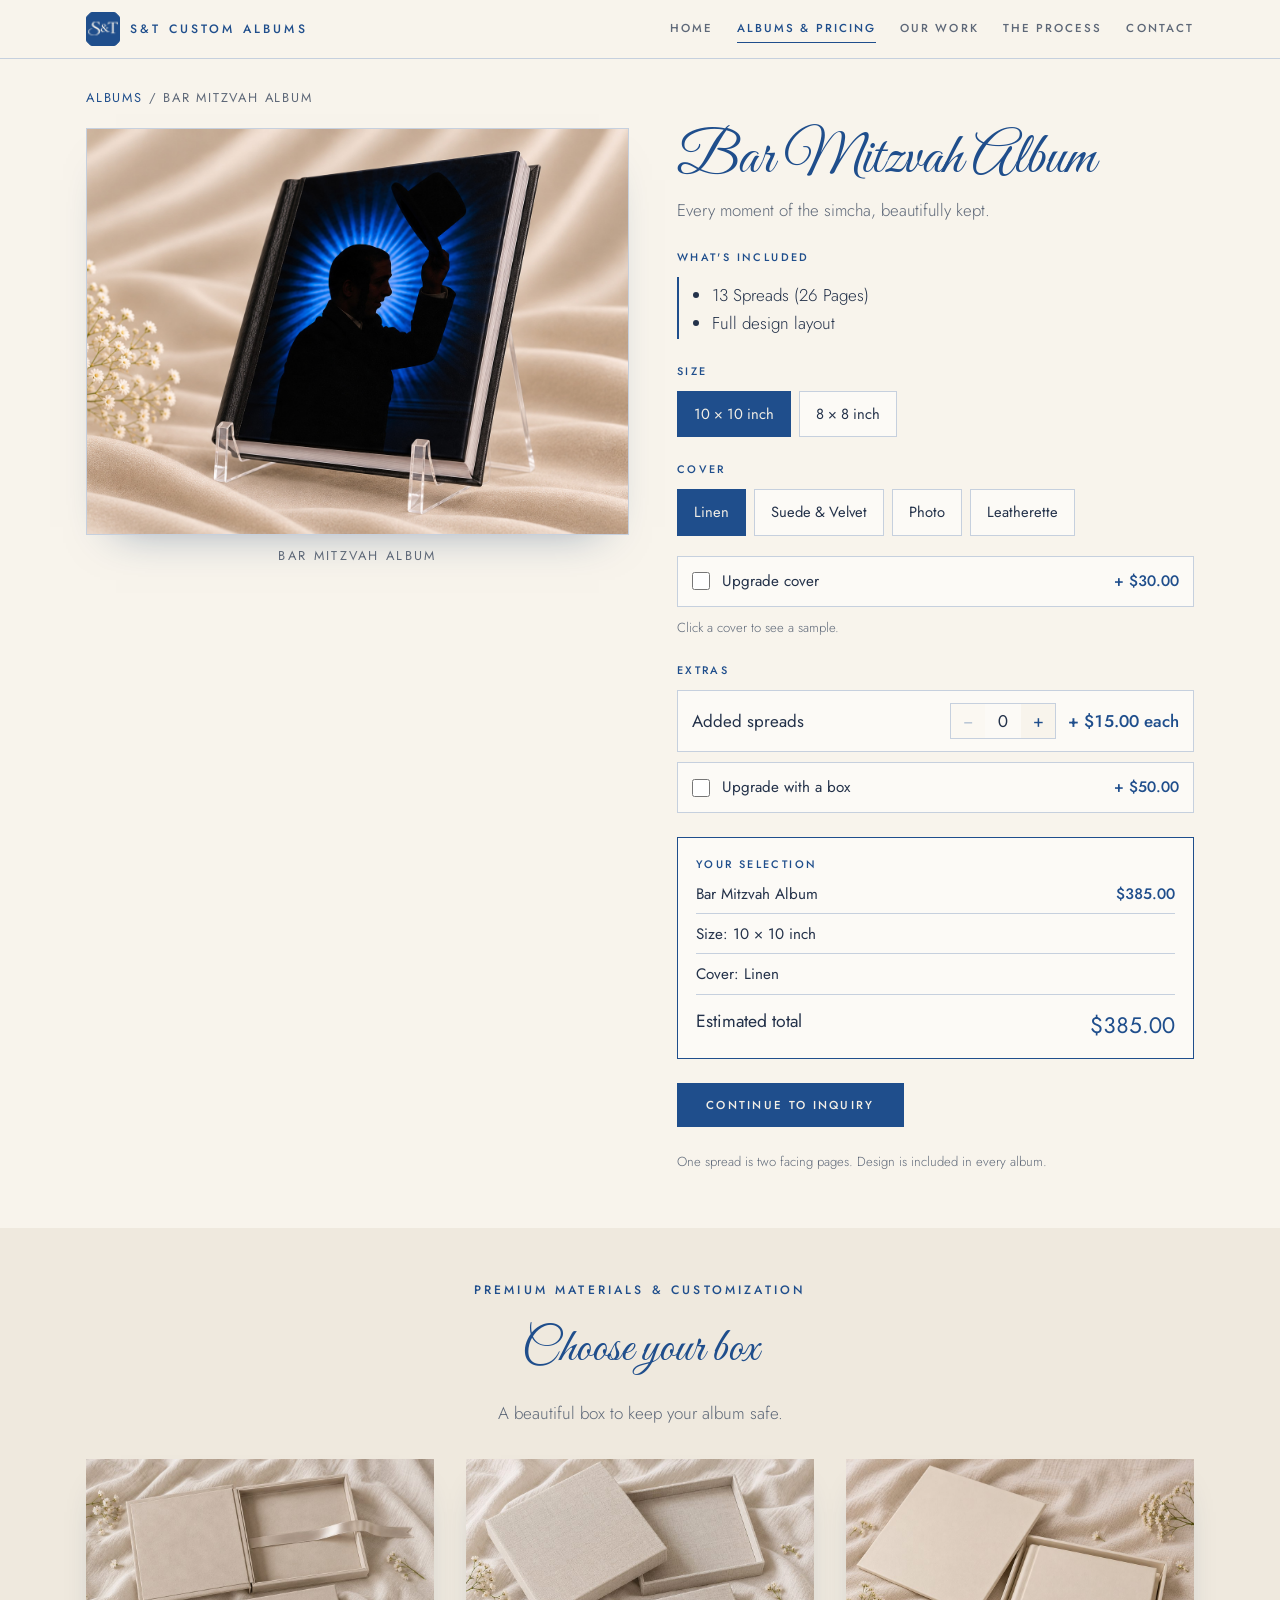
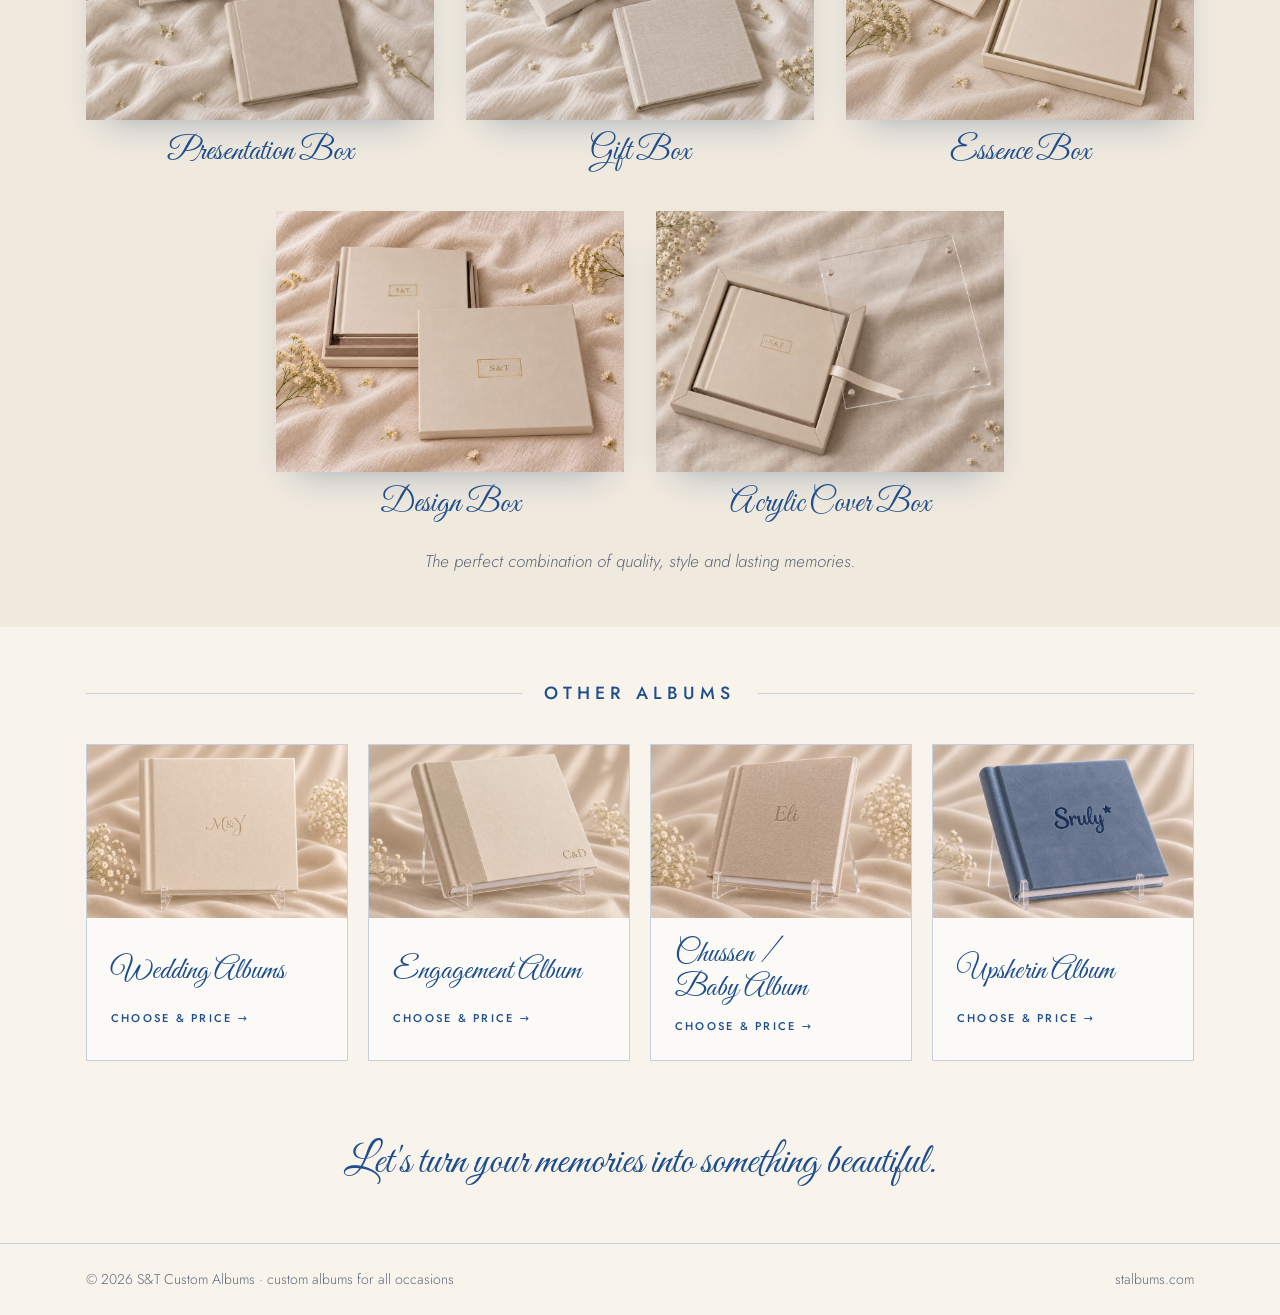
==== bar-mitzvah.html @ 43dfe242 "New album photos; restore lost design fixes and Choose your album button" ====
<!doctype html>
<html lang="en">
<head>
<meta charset="utf-8">
<meta name="viewport" content="width=device-width, initial-scale=1, viewport-fit=cover">
<meta name="claude:viewport-fit-sides" content="cover">
<title>Bar Mitzvah Album · S&amp;T Custom Albums</title>
<meta name="description" content="S&amp;T Custom Albums: custom photo albums for weddings, chussen, bar mitzvahs, upsherins, engagements and more.">
<link rel="icon" href="favicon.ico" sizes="any">
<link rel="icon" type="image/png" sizes="32x32" href="images/favicon-32.png">
<link rel="apple-touch-icon" href="images/apple-touch-icon.png">
<meta name="theme-color" content="#1f4e8c">
<link rel="preconnect" href="https://fonts.googleapis.com">
<link rel="stylesheet" href="https://fonts.googleapis.com/css2?family=Great+Vibes&family=Jost:wght@300;400;500&display=swap">
<link rel="stylesheet" href="styles.css?v=202611242300">
</head>
<body>
<nav class="top">
  <div class="wrap">
    <a class="mark" href="index.html" aria-label="S&amp;T Custom Albums home"><img src="images/favicon-32.png" alt="" width="34" height="34"><span class="caps">S&amp;T Custom Albums</span></a>
    <div class="links"><a href="index.html">Home</a><a href="packages.html" aria-current="page">Albums &amp; Pricing</a><a href="gallery.html">Our Work</a><a href="process.html">The Process</a><a href="contact.html">Contact</a></div>
  </div>
</nav>
<main>
<div class="wrap"><p class="crumb"><a href="packages.html">Albums</a> / <span data-a="name">Bar Mitzvah Album</span></p></div>
<div class="wrap" data-builder="bar-mitzvah"></div>
<section class="band" id="materials">
  <div class="wrap">
    <div class="mat-head"><span class="caps">Premium Materials &amp; Customization</span><h2 data-k="boxesTitle"></h2><p data-k="boxesIntro"></p></div>
    <div class="boxes" data-boxes></div>
    <p class="mat-foot" data-k="boxesFooter"></p>
  </div>
</section>
<section>
  <div class="wrap"><div class="head"><h2>Other albums</h2></div><div class="others" data-cards data-exclude="bar-mitzvah"></div></div>
</section>
<div class="closing"><p class="script" data-k="closing"></p></div>
</main>
<footer>
  <div class="wrap"><span>© 2026 S&amp;T Custom Albums · custom albums for all occasions</span><span>stalbums.com</span></div>
</footer>
<script src="content.js?v=202611242300"></script>
<script src="site.js?v=202611242300"></script>
</body>
</html>
---- styles.css ----
/* S&T Custom Albums. Ivory paper, navy type, script titles, clean sans for everything else. */
:root{
  --ivory:#f8f4ec; --ivory-2:#efe9de; --card:#fcfaf6; --navy:#1f4e8c; --navy-deep:#183d6e;
  --ink:#24324a; --muted:#5e6878; --rule:#c6d0de; --on-navy:#f3efe6;
  --script:"Great Vibes", "Allura", cursive;
  --sans:"Jost", "Futura", "Century Gothic", system-ui, -apple-system, "Segoe UI", sans-serif;
  color-scheme:light;
}
*{box-sizing:border-box}
[hidden]{display:none!important}
html,body{margin:0}
body{background:var(--ivory);color:var(--ink);font-family:var(--sans);font-weight:400;font-size:17px;line-height:1.65;min-height:100vh;display:flex;flex-direction:column}
main{flex:1}
img{max-width:100%}
.wrap{max-width:1140px;margin:0 auto;padding-left:max(16px,env(safe-area-inset-left,0px));padding-right:max(16px,env(safe-area-inset-right,0px))}
h1,h2,h3{margin:0;font-weight:400;text-wrap:balance}
p{margin:0}
.script{font-family:var(--script);color:var(--navy);line-height:1.1;font-weight:400}
.caps{font-family:var(--sans);text-transform:uppercase;letter-spacing:.26em;font-size:.76rem;font-weight:500;color:var(--navy)}
:focus-visible{outline:2px solid var(--navy);outline-offset:3px}

/* nav */
nav.top{position:sticky;top:env(safe-area-inset-top,0px);z-index:5;background:rgba(248,244,236,.96);backdrop-filter:blur(8px);border-bottom:1px solid var(--rule)}
body::before{content:"";position:fixed;inset:0 0 auto;height:env(safe-area-inset-top,0px);z-index:10;background:var(--ivory)}
nav.top .wrap{display:flex;align-items:center;justify-content:space-between;gap:10px 20px;padding-block:12px;flex-wrap:wrap}
.mark{display:flex;align-items:center;gap:10px;text-decoration:none}
.mark img{height:34px;width:34px;display:block;border-radius:6px}
.links{display:flex;gap:4px 24px;flex-wrap:wrap}
.links a{text-decoration:none;color:var(--muted);text-transform:uppercase;letter-spacing:.18em;font-size:.72rem;font-weight:500;padding-block:4px;border-bottom:1px solid transparent}
.links a:hover,.links a:focus-visible{color:var(--navy)}
.links a[aria-current="page"]{color:var(--navy);border-bottom-color:var(--navy)}
@media (max-width:640px){nav.top .wrap{justify-content:center}.links{justify-content:center;gap:4px 16px}.links a{font-size:.66rem;letter-spacing:.12em}}

.btn{display:inline-block;background:var(--navy);color:var(--on-navy);padding:13px 28px;text-decoration:none;text-transform:uppercase;letter-spacing:.2em;font-size:.72rem;font-weight:500;border:1px solid var(--navy);cursor:pointer;font-family:var(--sans)}
.btn:hover{background:var(--navy-deep)}
.btn.ghost{background:transparent;color:var(--navy)}
.btn.ghost:hover{background:rgba(31,78,140,.06)}
.cta-row{display:flex;flex-wrap:wrap;gap:12px}
.center{justify-content:center}

.page-head{padding-block:52px 4px;text-align:center;display:grid;gap:8px;justify-items:center}
.page-head .script{font-size:clamp(2.8rem,7vw,4rem)}
.page-head p{color:var(--muted);max-width:34em;font-weight:300}
.head{display:flex;align-items:center;gap:22px;margin-bottom:36px}
.head::before,.head::after{content:"";flex:1;height:1px;background:var(--rule)}
.head h2{text-transform:uppercase;letter-spacing:.3em;font-size:clamp(.9rem,2.2vw,1.1rem);color:var(--navy);font-weight:500;text-align:center}
section{padding-block:52px}
.band{background:var(--ivory-2)}
.crumb{font-size:.8rem;letter-spacing:.14em;text-transform:uppercase;color:var(--muted);padding-top:28px}
.crumb a{color:var(--navy);text-decoration:none}

/* home */
.hero{padding-block:36px 40px}
.frame{border:1px solid var(--navy);outline:1px solid var(--rule);outline-offset:6px;display:grid;grid-template-columns:1fr 1.05fr;align-items:stretch;background:var(--card);overflow:hidden}
@media (max-width:880px){.frame{grid-template-columns:1fr}}
.hero-copy{padding:52px 40px;display:grid;gap:22px;justify-items:center;align-content:center;text-align:center;min-width:0}
.logo{width:100%;max-width:440px;height:auto}
.divider{display:flex;align-items:center;gap:14px;width:min(320px,100%);color:var(--navy)}
.divider::before,.divider::after{content:"";flex:1;height:1px;background:var(--navy);opacity:.6}
.tagline{line-height:2;max-width:26em}
.occasions{text-transform:uppercase;letter-spacing:.2em;font-size:.7rem;color:var(--muted);display:flex;flex-wrap:wrap;justify-content:center;gap:6px 14px}
.occasions span+span::before{content:"/";margin-right:14px;color:var(--rule)}
.more{font-size:2rem}
.hero-img{min-height:340px;position:relative}
.hero-img img{position:absolute;inset:0;width:100%;height:100%;object-fit:cover}
.doors{display:grid;grid-template-columns:repeat(3,1fr);gap:24px}
@media (max-width:820px){.doors{grid-template-columns:1fr}}
.door{display:grid;gap:10px;align-content:start;text-decoration:none;color:inherit;background:var(--card);border:1px solid var(--rule);padding-bottom:22px}
.door:hover{border-color:var(--navy)}
.door .ph{aspect-ratio:2.4/1;max-width:100%;overflow:hidden}
.door .ph img{width:100%;height:100%;object-fit:cover;display:block}
.door h3{font-family:var(--script);font-size:2.2rem;color:var(--navy);padding-inline:22px}
.door p{color:var(--muted);padding-inline:22px;font-weight:300}
.go{padding-inline:22px;text-transform:uppercase;letter-spacing:.2em;font-size:.7rem;font-weight:500;color:var(--navy)}

/* packages list (no prices) */
.cards{display:flex;flex-wrap:wrap;justify-content:center;gap:28px}
.cards > .card{flex:0 1 calc((100% - 56px)/3);min-width:0}
@media (max-width:900px){.cards > .card{flex-basis:calc((100% - 28px)/2)}}
@media (max-width:560px){.cards > .card{flex-basis:100%}}
.card{display:grid;text-decoration:none;color:inherit;background:var(--card);border:1px solid var(--rule);transition:border-color .2s, transform .2s}
.card:hover{border-color:var(--navy);transform:translateY(-2px)}
.card .ph{aspect-ratio:2.2/1;max-width:100%;overflow:hidden}
.card .ph img{width:100%;height:100%;object-fit:cover;display:block;transition:transform .5s}
.card:hover .ph img{transform:scale(1.03)}
.card .body{padding:20px 24px 24px;display:grid;gap:6px}
.card h3{font-family:var(--script);font-size:2.4rem;color:var(--navy);line-height:1.1}
.card p{color:var(--muted);font-weight:300}
.card .go{padding:0;margin-top:6px}
@media (prefers-reduced-motion:reduce){.card,.card .ph img{transition:none}.card:hover{transform:none}}

/* album detail page */
.detail{display:grid;grid-template-columns:1.1fr 1fr;gap:48px;align-items:start;padding-block:28px 52px}
@media (max-width:880px){.detail{grid-template-columns:1fr;gap:28px}}
.detail .ph{aspect-ratio:4/3;max-width:100%;overflow:hidden;border:1px solid var(--rule);background:var(--card);padding:8px}
.detail .ph img{width:100%;height:100%;object-fit:cover;display:block}
.info-col{display:grid;gap:22px;min-width:0}
.info-col h1{font-size:clamp(2.8rem,6vw,3.8rem)}
.lead{color:var(--muted);font-weight:300;font-size:1.05rem}
.price-box{display:flex;align-items:baseline;gap:12px;padding-block:16px;border-block:1px solid var(--rule)}
.price-box .amount{font-size:2.6rem;font-weight:300;color:var(--navy);line-height:1;font-variant-numeric:tabular-nums;letter-spacing:.02em}
.price-box span{color:var(--muted);font-size:.85rem;text-transform:uppercase;letter-spacing:.18em}
.specs{display:grid;grid-template-columns:repeat(3,1fr);gap:12px}
@media (max-width:460px){.specs{grid-template-columns:1fr}}
.spec{background:var(--card);border:1px solid var(--rule);padding:14px 16px;display:grid;gap:4px}
.spec .k{font-size:.66rem;text-transform:uppercase;letter-spacing:.2em;color:var(--muted);font-weight:500}
.spec .v{font-size:1.05rem;color:var(--navy);font-weight:500;line-height:1.3}
.spec .s{font-size:.85rem;color:var(--muted);font-weight:300}
.block{display:grid;gap:10px}
.block .caps{display:block}
.cover-tags{display:flex;flex-wrap:wrap;gap:8px}
.tag{font-size:.85rem;padding:6px 14px;border:1px solid var(--navy);color:var(--navy);background:var(--card)}
.addons{border:1px solid var(--rule);background:var(--card)}
.addons .row{display:flex;justify-content:space-between;gap:12px;padding:12px 16px;border-bottom:1px solid var(--rule)}
.addons .row:last-child{border-bottom:0}
.addons .row b{font-weight:500;color:var(--navy);font-variant-numeric:tabular-nums;white-space:nowrap}
.addons .row b::before{content:"+ "}
.note{font-size:.85rem;color:var(--muted);font-weight:300}
.others{display:flex;flex-wrap:wrap;justify-content:center;gap:20px}
.others > .card{flex:0 1 calc((100% - 60px)/4);min-width:0}
@media (max-width:900px){.others > .card{flex-basis:calc((100% - 20px)/2)}}
@media (max-width:480px){.others > .card{flex-basis:100%}}
.others .card h3{font-size:1.9rem}

/* wedding options */
.opt-head{text-align:center;display:grid;gap:8px;justify-items:center;padding-top:20px}
.opt-head h1{font-size:clamp(2.8rem,7vw,4rem)}
.opt-head .lead{max-width:36em}
.opt-banner{margin-top:28px;aspect-ratio:3.2/1;max-width:100%;overflow:hidden}
.opt-banner img{width:100%;height:100%;object-fit:cover;display:block}
.opts{display:grid;grid-template-columns:1fr 1fr;gap:28px;margin-top:32px;align-items:stretch}
@media (max-width:820px){.opts{grid-template-columns:1fr}}
.opt{background:var(--card);border:1px solid var(--rule);padding:30px 30px 32px;display:flex;flex-direction:column;gap:18px;min-width:0}
.opt + .opt{border-color:var(--navy);box-shadow:0 0 0 1px var(--navy)}
.opt h2{font-size:clamp(2.2rem,4.5vw,2.8rem)}
.opt-price{font-size:2.4rem;font-weight:300;color:var(--navy);line-height:1;font-variant-numeric:tabular-nums;padding-bottom:16px;border-bottom:1px solid var(--rule)}
.opt .k{display:block;font-size:.66rem;text-transform:uppercase;letter-spacing:.2em;color:var(--muted);font-weight:500;margin-bottom:2px}
.parts{display:grid;gap:10px}
.part{border-left:2px solid var(--navy);padding:2px 0 2px 14px}
.part b{font-weight:500;color:var(--navy)}
.part ul{margin:4px 0 0;padding-left:1.1em;color:var(--ink);font-weight:300}
.opt .btn{align-self:flex-start;margin-top:auto}

/* boxes / materials */
.mat-head{display:grid;gap:10px;text-align:center;justify-items:center;margin-bottom:32px}
.mat-head h2{font-family:var(--script);font-size:clamp(2.3rem,5vw,3rem);color:var(--navy)}
.mat-head p{color:var(--muted);max-width:36em;font-weight:300}
.boxes{display:flex;flex-wrap:wrap;justify-content:center;gap:40px 32px}
.box{flex:0 1 calc((100% - 64px)/3);min-width:0;display:grid;gap:14px;align-content:start;text-align:center}
@media (max-width:900px){.box{flex-basis:calc((100% - 32px)/2)}}
@media (max-width:520px){.boxes{gap:32px}.box{flex-basis:100%}}
.box .ph{aspect-ratio:4/3;max-width:100%;overflow:hidden;border-radius:0;box-shadow:0 18px 36px -22px rgba(24,61,110,.45);transition:transform .35s ease, box-shadow .35s ease}
.box .ph img{width:100%;height:100%;object-fit:contain;display:block;background:var(--ivory)}
.box:hover .ph{transform:translateY(-4px);box-shadow:0 26px 44px -24px rgba(24,61,110,.55)}
@media (prefers-reduced-motion:reduce){.box .ph{transition:none}.box:hover .ph{transform:none}}
.box .t{display:grid;gap:2px;justify-items:center;padding-inline:8px}
.box .t span{font-size:.68rem;text-transform:uppercase;letter-spacing:.22em;color:var(--muted)}
.box .t b{font-family:var(--script);font-weight:400;color:var(--navy);font-size:2rem;line-height:1.15}
.box .t p{font-size:.92rem;color:var(--muted);font-weight:300;max-width:26em}
.mat-foot{text-align:center;margin-top:24px;color:var(--muted);font-style:italic;font-weight:300}

/* album flipbook */
.book{max-width:1000px;margin:0 auto;display:grid;gap:18px}
.book-stage{position:relative;aspect-ratio:2/1;max-width:100%;background:#e6dfd2;padding:2.2%;box-shadow:0 30px 60px -34px rgba(24,61,110,.55);perspective:2000px}
.book-stage::after{content:"";position:absolute;top:2.2%;bottom:2.2%;left:50%;width:6%;transform:translateX(-50%);background:linear-gradient(90deg,transparent,rgba(0,0,0,.16) 48%,rgba(255,255,255,.12) 52%,transparent);pointer-events:none}
.spread{position:absolute;inset:2.2%;opacity:0;transition:opacity .5s ease, transform .6s ease;transform:rotateY(-6deg) scale(.985);transform-origin:left center}
.spread.on{opacity:1;transform:none}
.spread img{width:100%;height:100%;object-fit:cover;display:block;background:#fff}
@media (prefers-reduced-motion:reduce){.spread{transition:none}}
.book-nav{display:flex;align-items:center;justify-content:center;gap:16px;flex-wrap:wrap}
.pg-btn{width:46px;height:46px;border:1px solid var(--navy);background:var(--card);color:var(--navy);font-size:1.3rem;cursor:pointer;font-family:var(--sans)}
.pg-btn:hover{background:var(--navy);color:var(--on-navy)}
.pg-btn:disabled{opacity:.35;cursor:default;background:var(--card);color:var(--navy)}
.pg-count{min-width:110px;text-align:center;text-transform:uppercase;letter-spacing:.2em;font-size:.72rem;color:var(--muted)}
.thumbs{display:flex;gap:10px;overflow-x:auto;padding-bottom:6px;justify-content:center}
.thumbs button{flex:none;width:96px;aspect-ratio:2/1;padding:0;border:2px solid transparent;background:none;cursor:pointer;opacity:.6}
.thumbs button.on{border-color:var(--navy);opacity:1}
.thumbs img{width:100%;height:100%;object-fit:cover;display:block}
.book-hint{text-align:center;color:var(--muted);font-size:.85rem;font-weight:300}

/* process */
.steps{list-style:none;margin:0 auto;padding:0;max-width:760px;counter-reset:s}
.steps li{display:grid;grid-template-columns:52px 1fr;gap:20px;align-items:start;padding-block:20px;border-bottom:1px solid var(--rule);counter-increment:s}
.steps li:last-child{border-bottom:0}
.steps li::before{content:counter(s);width:44px;height:44px;border-radius:50%;background:var(--navy);color:var(--on-navy);display:grid;place-items:center;font-weight:500;font-size:1.05rem}
.steps h3{font-size:1.2rem;font-weight:500;color:var(--navy)}
.steps p{color:var(--muted);font-weight:300}

/* contact */
.contact-grid{display:grid;grid-template-columns:1fr 1fr;gap:48px;align-items:start}
@media (max-width:820px){.contact-grid{grid-template-columns:1fr}}
.info{display:grid;gap:18px;min-width:0}
.info .row{display:grid;gap:2px}
.info .row span{text-transform:uppercase;letter-spacing:.2em;font-size:.68rem;font-weight:500;color:var(--muted)}
.info .row b{font-weight:400;font-size:1.1rem;word-break:break-word}
form{background:var(--card);border:1px solid var(--rule);padding:26px;display:grid;gap:14px}
label{display:grid;gap:6px;text-transform:uppercase;letter-spacing:.16em;font-size:.68rem;font-weight:500;color:var(--navy)}
input,select,textarea{font:inherit;font-size:1rem;text-transform:none;letter-spacing:0;font-weight:400;padding:10px 12px;border:1px solid var(--rule);background:var(--ivory);color:var(--ink);width:100%;border-radius:0}
textarea{min-height:110px;resize:vertical}
.hp{display:none}
.sent{color:var(--navy);font-weight:500}

.closing{padding-block:28px 56px;text-align:center}
.closing .script{font-size:clamp(1.9rem,4.5vw,2.6rem)}
footer{border-top:1px solid var(--rule);padding-block:24px;color:var(--muted);font-size:.88rem;font-weight:300}
footer .wrap{display:flex;flex-wrap:wrap;justify-content:space-between;gap:12px;align-items:center}


/* ---------- album builder ---------- */
.builder{display:grid;grid-template-columns:1.05fr 1fr;gap:48px;align-items:start;padding-block:20px 56px}
@media (max-width:900px){.builder{grid-template-columns:1fr;gap:24px}}
.preview{position:sticky;top:calc(env(safe-area-inset-top,0px) + 84px);display:grid;gap:10px}
@media (max-width:900px){.preview{position:static}}
.pv-frame{aspect-ratio:4/3;max-width:100%;background:var(--card);border:1px solid var(--rule);overflow:hidden;display:grid;place-items:center;box-shadow:0 22px 44px -30px rgba(24,61,110,.5)}
.pv-frame img{width:100%;height:100%;object-fit:cover;display:block;animation:pvIn .35s ease}
.pv-frame.diagram{background:var(--ivory)}
.pv-frame svg{width:92%;height:auto;animation:pvIn .35s ease}
.sz-on{fill:rgba(31,78,140,.14);stroke:var(--navy);stroke-width:2}
.sz-off{fill:none;stroke:var(--rule);stroke-width:1.5;stroke-dasharray:6 5}
.sz-t,.sz-t-on{font-family:var(--sans);font-size:15px;fill:var(--muted)}
.sz-t-on{fill:var(--navy);font-weight:500}
@keyframes pvIn{from{opacity:0}to{opacity:1}}
@media (prefers-reduced-motion:reduce){.pv-frame img,.pv-frame svg{animation:none}}
.pv-cap{text-align:center;font-size:.8rem;text-transform:uppercase;letter-spacing:.18em;color:var(--muted)}
.config{display:grid;gap:24px;min-width:0}
.cfg-head{display:grid;gap:6px}
.cfg-head h1{font-size:clamp(2.6rem,6vw,3.6rem)}
.cfg{display:grid;gap:10px}
.cfg > .k,.summary > .k{font-size:.68rem;text-transform:uppercase;letter-spacing:.22em;color:var(--navy);font-weight:500}
.choices{display:flex;flex-wrap:wrap;gap:8px}
.pick{font:inherit;font-size:.92rem;display:grid;gap:1px;text-align:left;padding:10px 16px;border:1px solid var(--rule);background:var(--card);color:var(--ink);cursor:pointer;min-width:0}
.pick small{font-size:.75rem;color:var(--muted)}
.pick:hover{border-color:var(--navy)}
.pick[aria-pressed="true"]{background:var(--navy);border-color:var(--navy);color:var(--on-navy)}
.pick[aria-pressed="true"] small{color:rgba(243,239,230,.8)}
.parts{display:grid;gap:10px}
.part{border-left:2px solid var(--navy);padding:2px 0 2px 14px}
.part b{font-weight:500;color:var(--navy)}
.part ul{margin:2px 0 0;padding-left:1.1em;font-weight:300}
.hint{font-size:.82rem;color:var(--muted);font-weight:300}
.toggle,.stepper{display:flex;align-items:center;gap:12px;padding:12px 14px;border:1px solid var(--rule);background:var(--card);flex-wrap:wrap}
.toggle{cursor:pointer}
.toggle input{width:18px;height:18px;accent-color:var(--navy);margin:0;flex:none}
.toggle span,.stepper > span{flex:1;min-width:8em}
.toggle b,.stepper > b{font-weight:500;color:var(--navy);font-variant-numeric:tabular-nums;white-space:nowrap}
.ctl{display:flex;align-items:center;border:1px solid var(--rule)}
.ctl button{width:34px;height:34px;border:0;background:var(--ivory);color:var(--navy);font-size:1.1rem;cursor:pointer;font-family:var(--sans)}
.ctl button:disabled{opacity:.35;cursor:default}
.ctl output{min-width:36px;text-align:center;font-variant-numeric:tabular-nums}
.box-picks{display:grid;grid-template-columns:repeat(auto-fill,minmax(110px,1fr));gap:10px}
.box-pick{font:inherit;padding:0;border:2px solid transparent;background:var(--card);cursor:pointer;display:grid;text-align:center}
.box-pick img{width:100%;aspect-ratio:4/3;object-fit:cover;display:block}
.box-pick span{font-size:.8rem;padding:6px 4px;color:var(--ink)}
.box-pick[aria-pressed="true"]{border-color:var(--navy)}
.summary{border:1px solid var(--navy);background:var(--card);padding:18px 18px 8px;display:grid;gap:2px}
.summary .row,.order-lines .row{display:flex;justify-content:space-between;gap:12px;padding:6px 0;border-bottom:1px solid var(--rule);font-size:.95rem}
.summary .row b,.order-lines .row b{font-weight:500;color:var(--navy);white-space:nowrap;font-variant-numeric:tabular-nums}
.summary .row.total,.order-lines .row.total{border-bottom:0;font-size:1.1rem;padding-top:10px}
.summary .row.total b,.order-lines .row.total b{font-size:1.4rem;font-weight:400}
.config > .btn{justify-self:start}

/* contact order card */
.order{border:1px solid var(--navy);background:var(--card);padding:20px;display:grid;gap:8px}
.order .k{font-size:.68rem;text-transform:uppercase;letter-spacing:.22em;color:var(--navy);font-weight:500}
.order-edit{font-size:.78rem;text-transform:uppercase;letter-spacing:.16em;color:var(--navy)}
.order-actions{display:flex;flex-wrap:wrap;gap:8px 20px;align-items:center;margin-top:4px}
.order-clear{font:inherit;font-size:.78rem;text-transform:uppercase;letter-spacing:.16em;color:var(--muted);background:none;border:0;padding:0;cursor:pointer;text-decoration:underline}
.order-clear:hover{color:var(--navy)}
.toggle,.toggle span,.toggle b{text-transform:none;letter-spacing:0}
.toggle span{font-size:.95rem;font-weight:400;color:var(--ink)}
.toggle b{font-size:.95rem}

/* restored fixes */
.card .ph,.door .ph{aspect-ratio:3/2}
.cfg-head h2{font-size:clamp(2.2rem,5vw,3rem)}
.box-picks{display:grid;grid-template-columns:repeat(auto-fill,minmax(88px,1fr));gap:8px}
.toggle{text-transform:none;letter-spacing:0;font-size:.95rem;font-weight:400;color:var(--ink)}
.info .order-lines .row{display:flex;gap:12px}
.info .order-lines .row span{font-size:.95rem;text-transform:none;letter-spacing:0;font-weight:400;color:var(--ink)}
.info .order-lines .row b{font-size:1rem}
.info .order-lines .row.total b{font-size:1.4rem}
#f-selection{min-height:150px;background:var(--card)}
.swatches{display:flex;flex-wrap:wrap;gap:10px}
.swatch{font:inherit;width:84px;padding:0;border:2px solid transparent;background:var(--card);cursor:pointer;display:grid;text-align:center}
.swatch img{width:100%;aspect-ratio:1/1;object-fit:cover;display:block}
.swatch.noimg::before{content:"";display:block;aspect-ratio:1/1;background:var(--ivory-2)}
.swatch span{font-size:.75rem;padding:5px 2px;color:var(--ink)}
.swatch[aria-pressed="true"]{border-color:var(--navy)}
.cover-base{display:flex;justify-content:space-between;gap:12px;padding:10px 14px;border:1px solid var(--navy);background:var(--card)}
.cover-base b{font-weight:500;color:var(--navy);font-size:.85rem;text-transform:uppercase;letter-spacing:.14em}
.back-link{font:inherit;justify-self:start;background:none;border:0;padding:0;color:var(--navy);cursor:pointer;font-size:.78rem;text-transform:uppercase;letter-spacing:.16em}
.back-link:hover{text-decoration:underline}
.pv-missing{color:var(--muted);font-size:.85rem;text-transform:uppercase;letter-spacing:.18em}
.opt-builder{padding-top:8px}
.up-k{margin-top:10px}
.tag.up{border-style:dashed}
.book-empty{position:absolute;inset:0;display:grid;place-items:center;color:var(--muted)}
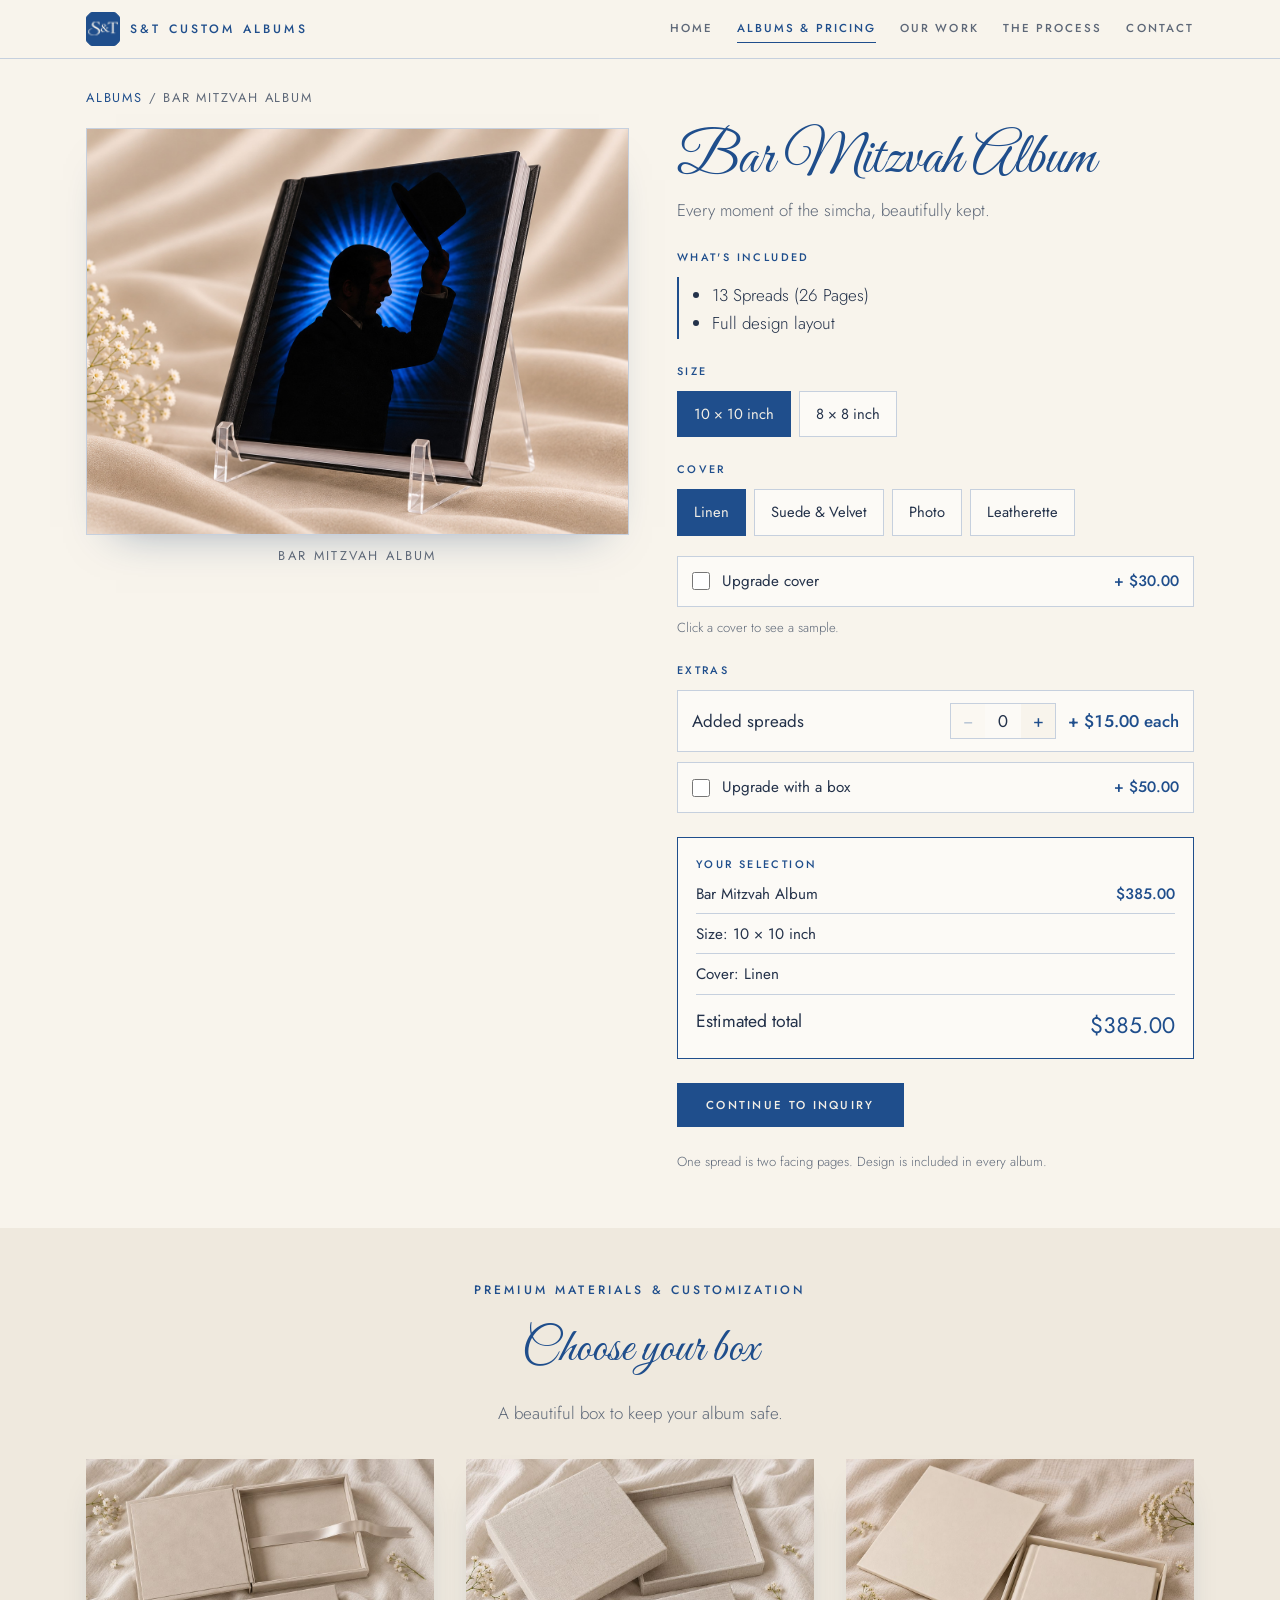
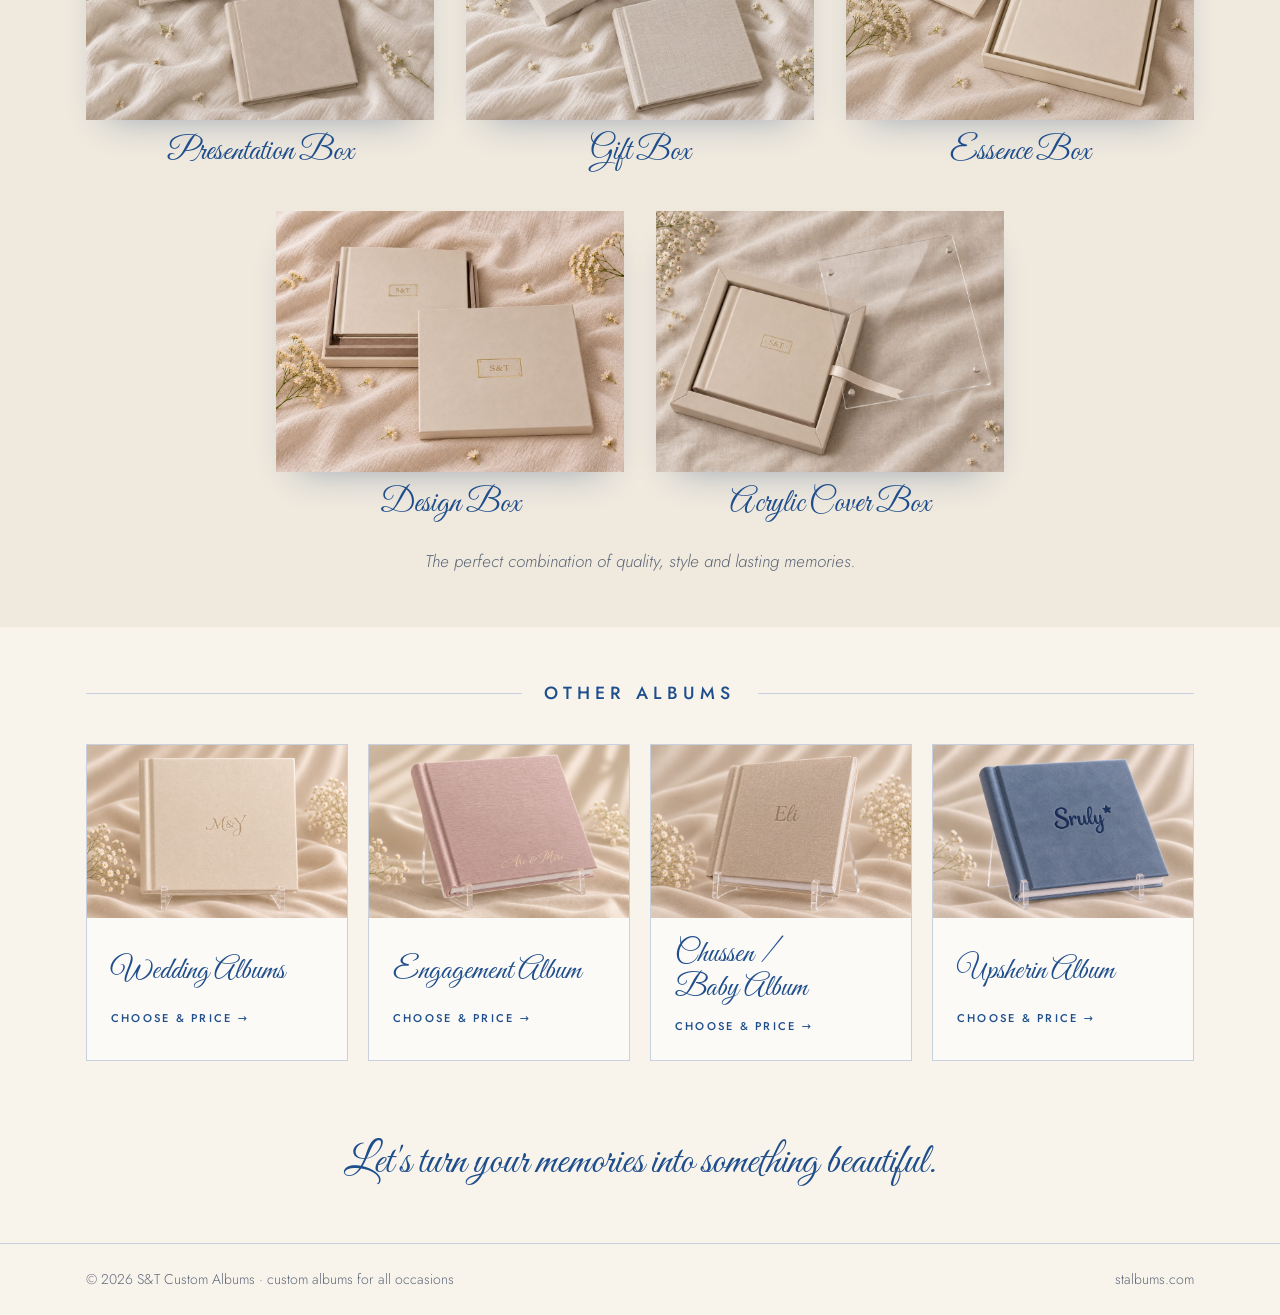
==== commit b202004e: "Engagement album photo" ====
--- a/bar-mitzvah.html
+++ b/bar-mitzvah.html
@@ -12,7 +12,7 @@
 <meta name="theme-color" content="#1f4e8c">
 <link rel="preconnect" href="https://fonts.googleapis.com">
 <link rel="stylesheet" href="https://fonts.googleapis.com/css2?family=Great+Vibes&family=Jost:wght@300;400;500&display=swap">
-<link rel="stylesheet" href="styles.css?v=202611242300">
+<link rel="stylesheet" href="styles.css?v=202611251956">
 </head>
 <body>
 <nav class="top">
@@ -39,7 +39,7 @@
 <footer>
   <div class="wrap"><span>© 2026 S&amp;T Custom Albums · custom albums for all occasions</span><span>stalbums.com</span></div>
 </footer>
-<script src="content.js?v=202611242300"></script>
-<script src="site.js?v=202611242300"></script>
+<script src="content.js?v=202611251956"></script>
+<script src="site.js?v=202611251956"></script>
 </body>
 </html>
--- a/styles.css
+++ b/styles.css
@@ -272,6 +272,8 @@
 .toggle b{font-size:.95rem}
 
 /* restored fixes */
+.opt-photo{margin:-30px -30px 4px;aspect-ratio:3/2;overflow:hidden}
+.opt-photo img{width:100%;height:100%;object-fit:cover;display:block}
 .card .ph,.door .ph{aspect-ratio:3/2}
 .cfg-head h2{font-size:clamp(2.2rem,5vw,3rem)}
 .box-picks{display:grid;grid-template-columns:repeat(auto-fill,minmax(88px,1fr));gap:8px}
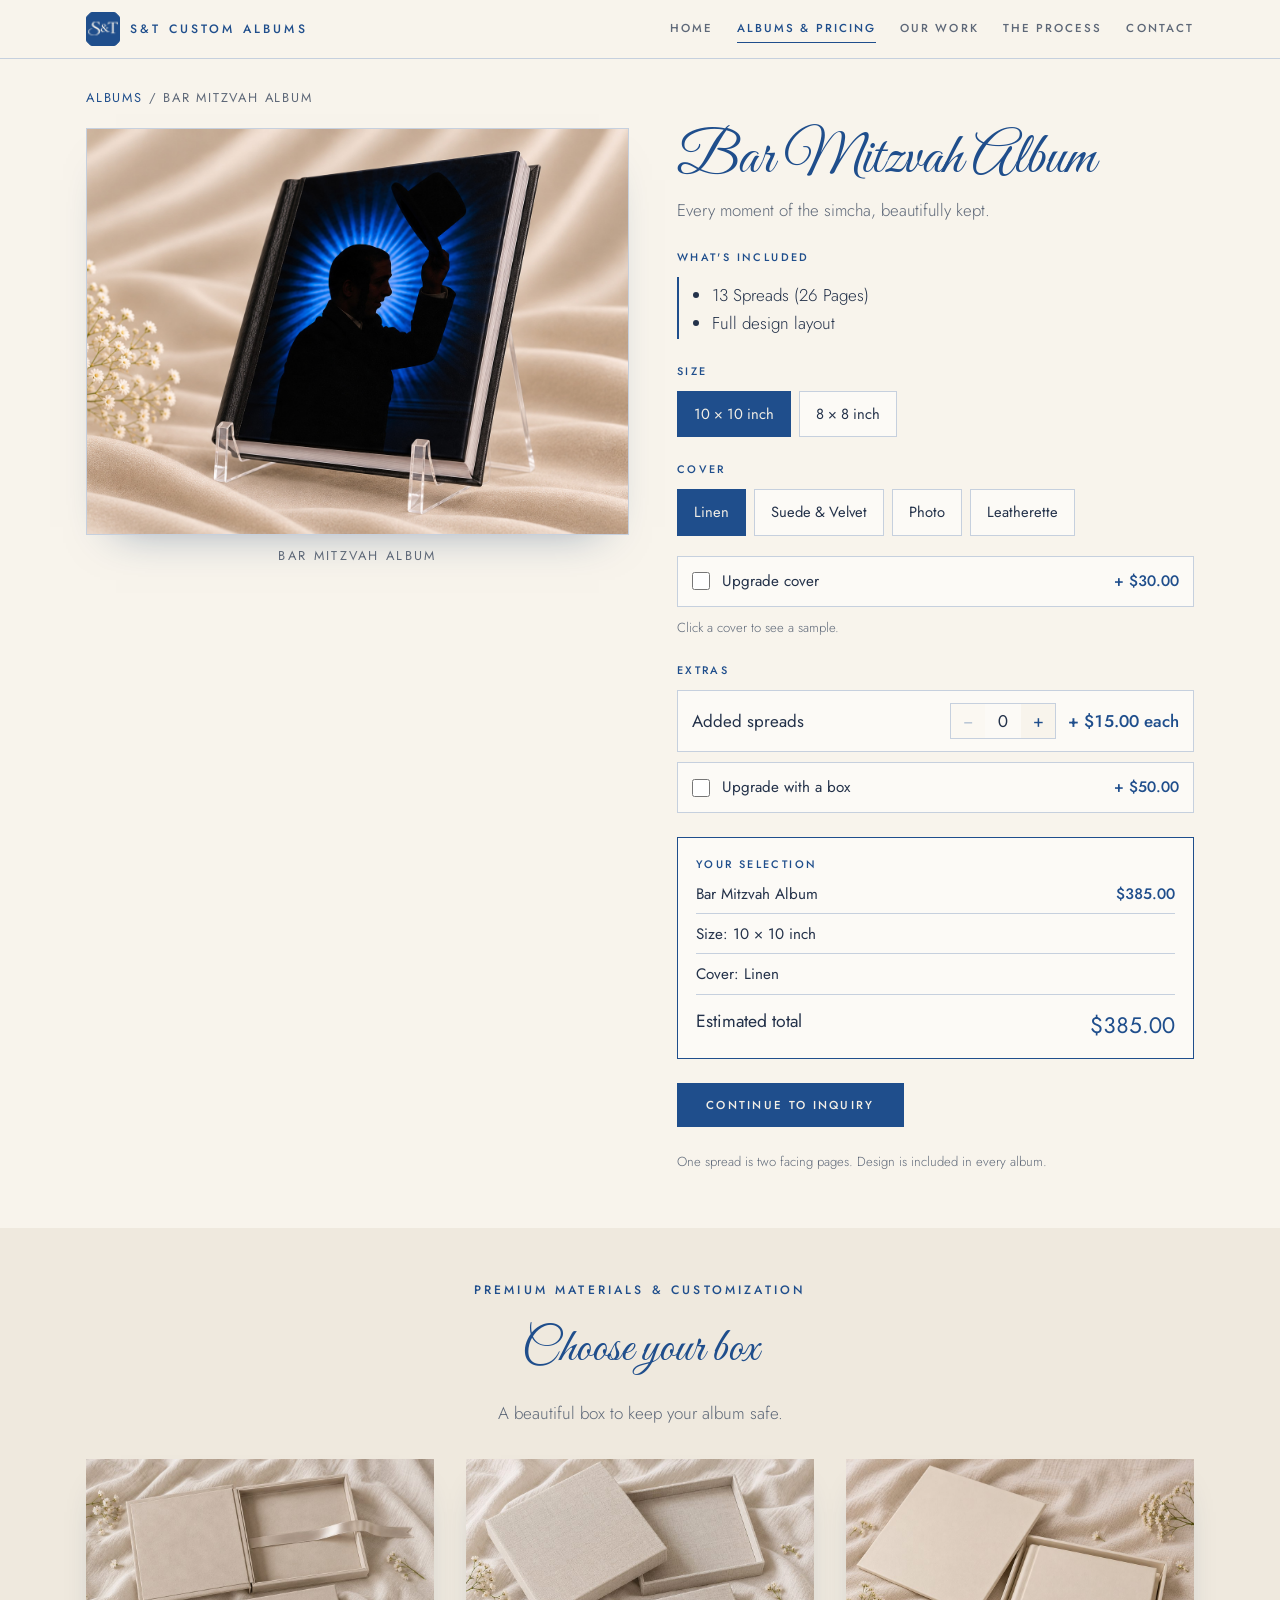
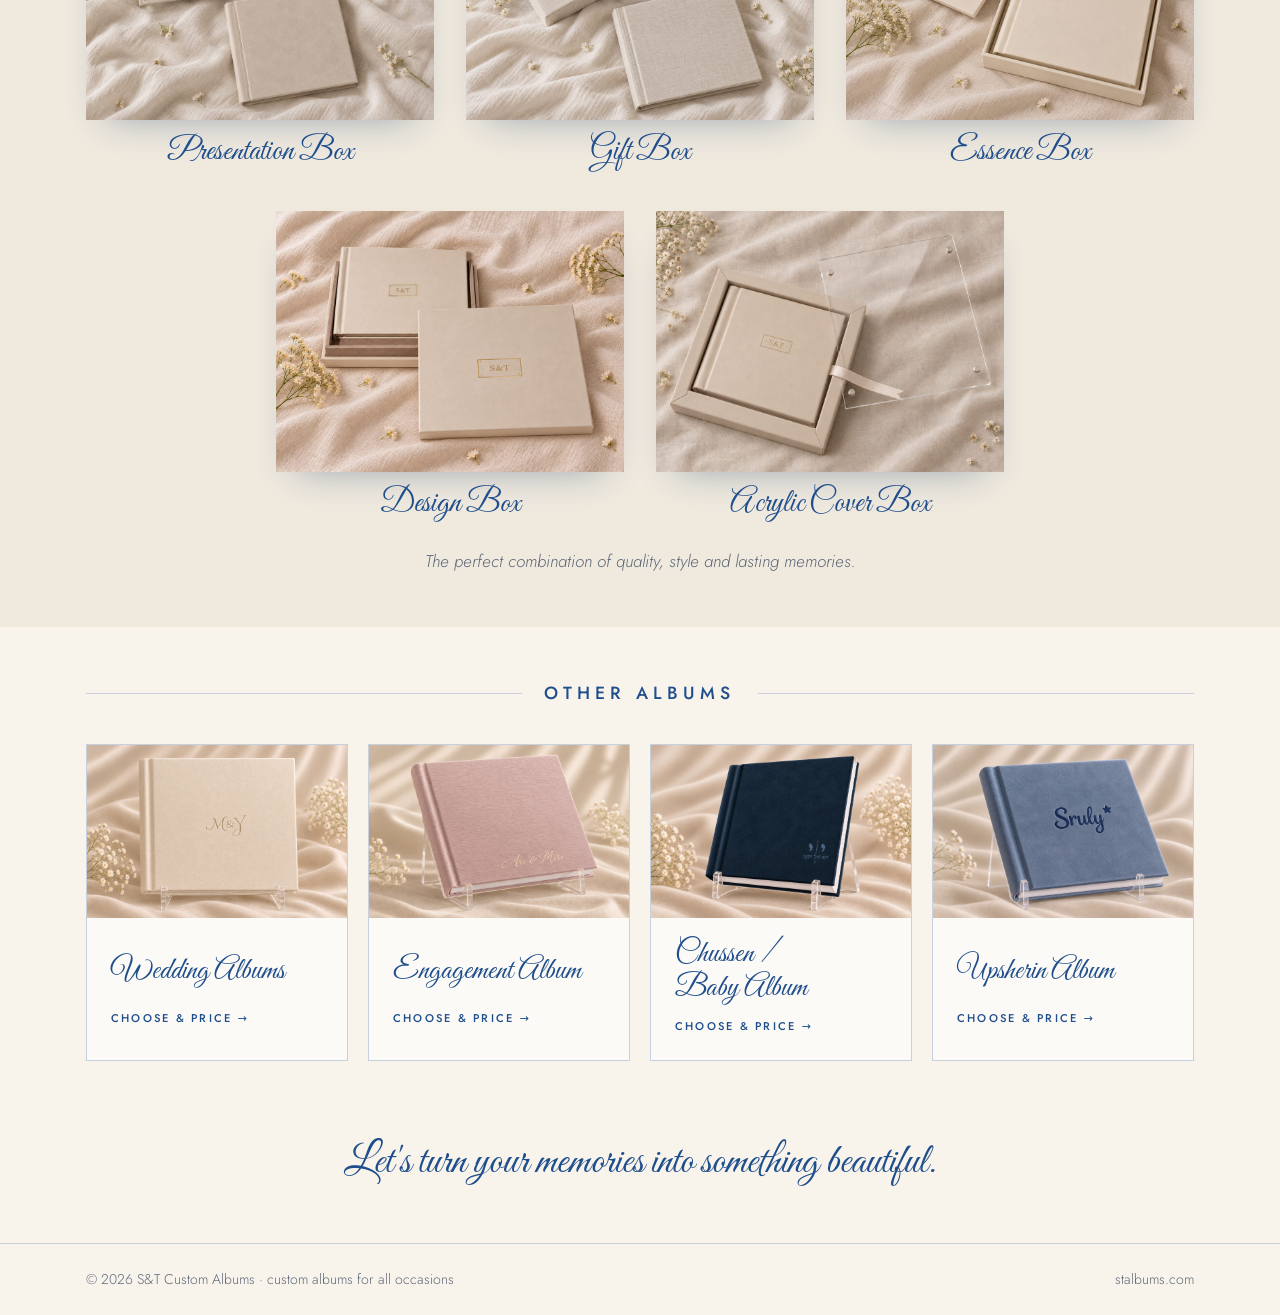
==== commit 2612a261: "Chussen / Baby album photo" ====
--- a/bar-mitzvah.html
+++ b/bar-mitzvah.html
@@ -12,7 +12,7 @@
 <meta name="theme-color" content="#1f4e8c">
 <link rel="preconnect" href="https://fonts.googleapis.com">
 <link rel="stylesheet" href="https://fonts.googleapis.com/css2?family=Great+Vibes&family=Jost:wght@300;400;500&display=swap">
-<link rel="stylesheet" href="styles.css?v=202611251956">
+<link rel="stylesheet" href="styles.css?v=202611252026">
 </head>
 <body>
 <nav class="top">
@@ -39,7 +39,7 @@
 <footer>
   <div class="wrap"><span>© 2026 S&amp;T Custom Albums · custom albums for all occasions</span><span>stalbums.com</span></div>
 </footer>
-<script src="content.js?v=202611251956"></script>
-<script src="site.js?v=202611251956"></script>
+<script src="content.js?v=202611252026"></script>
+<script src="site.js?v=202611252026"></script>
 </body>
 </html>
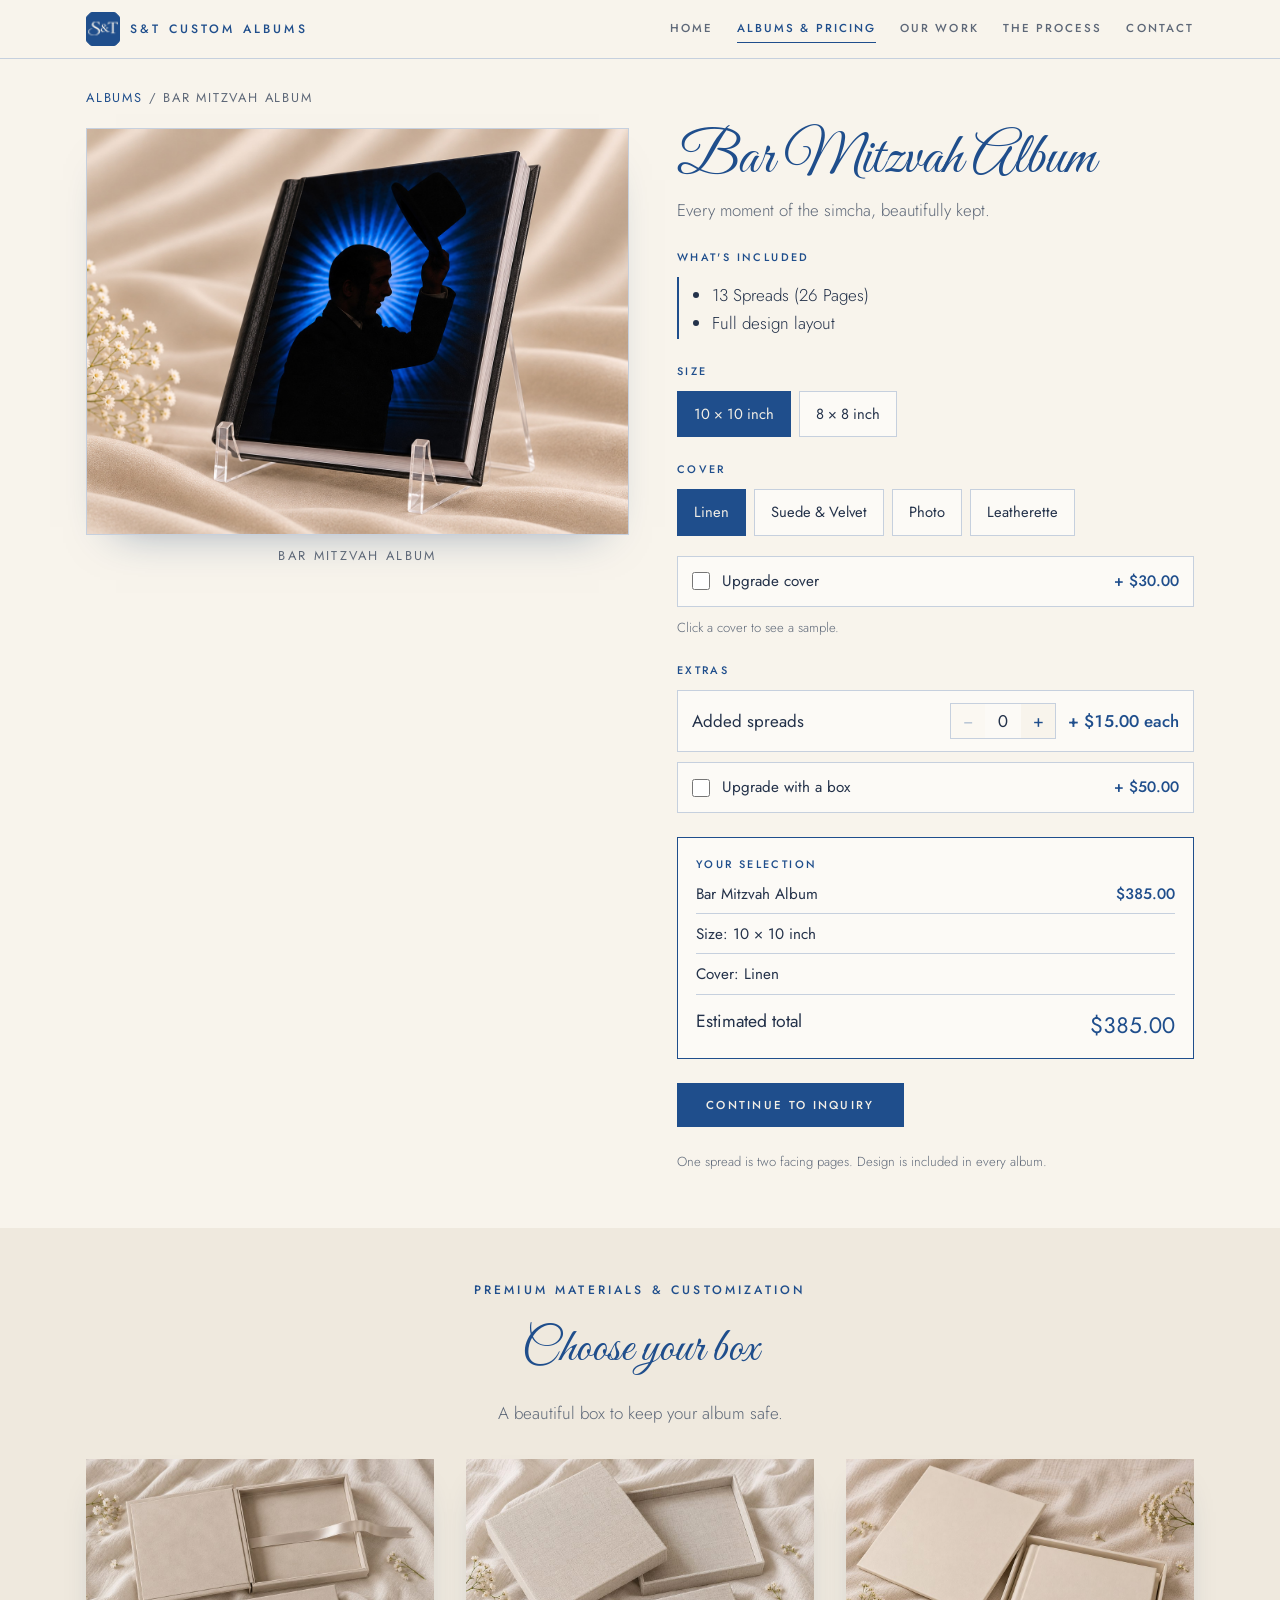
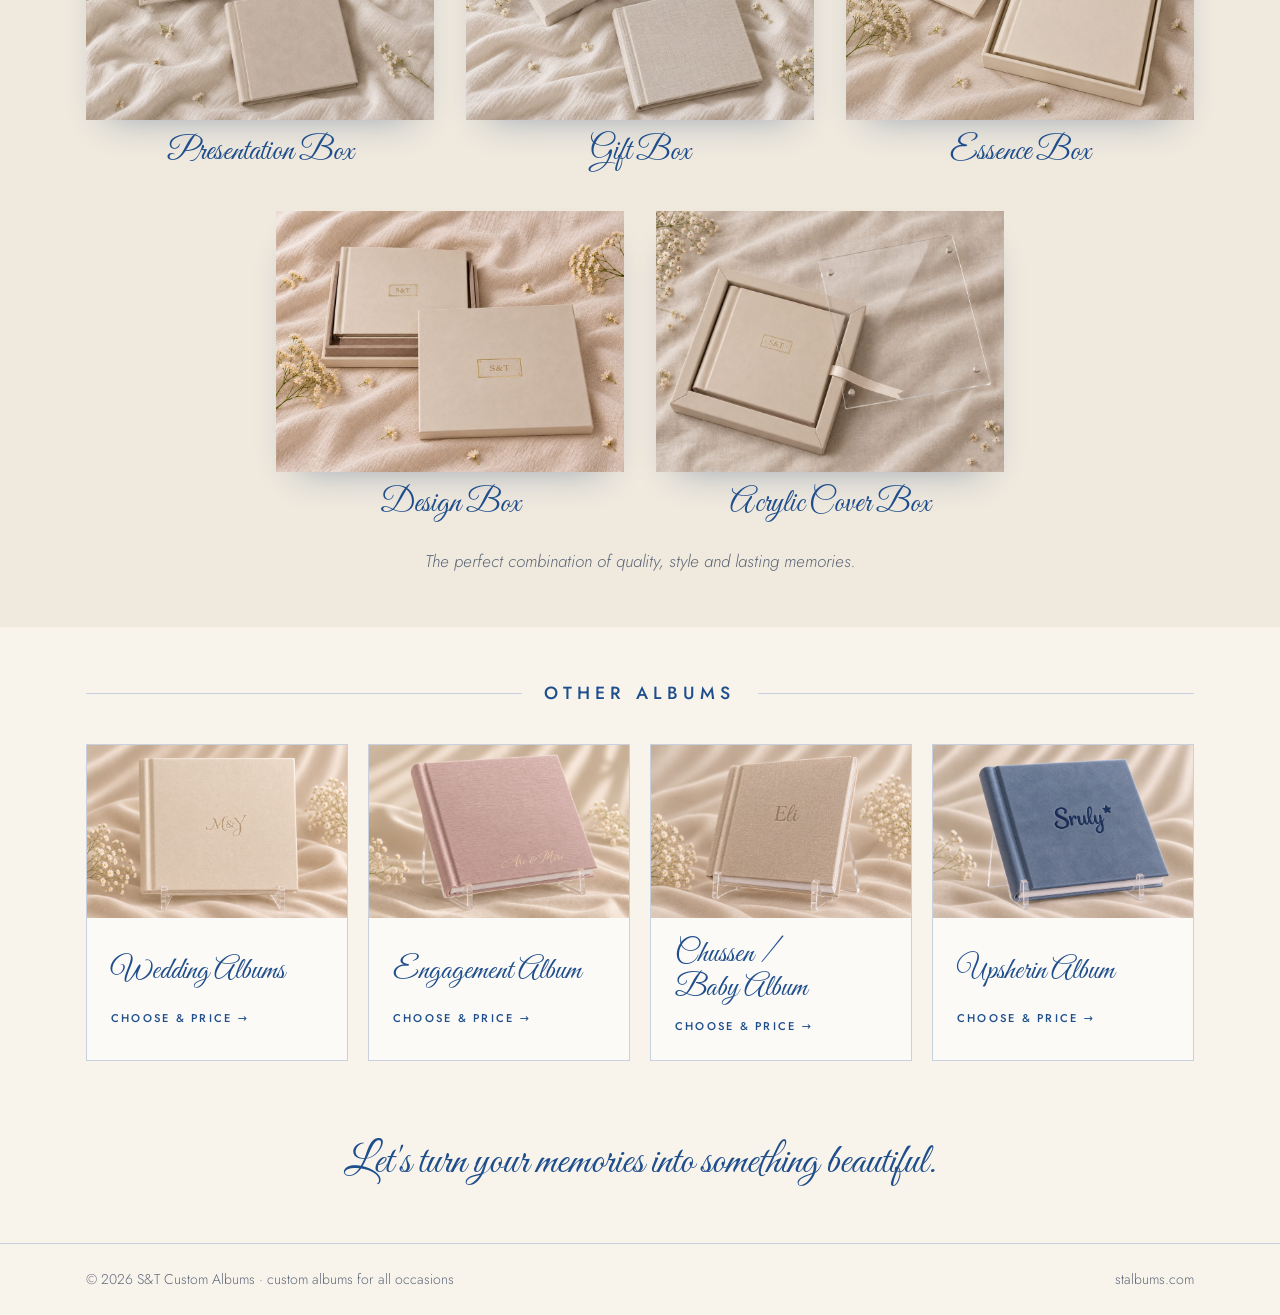
==== commit f8012762: "Revert "Chussen / Baby album photo" This reverts commit 2612a261230adb6ce5273526496cc1ef5b0c2e89." ====
--- a/bar-mitzvah.html
+++ b/bar-mitzvah.html
@@ -12,7 +12,7 @@
 <meta name="theme-color" content="#1f4e8c">
 <link rel="preconnect" href="https://fonts.googleapis.com">
 <link rel="stylesheet" href="https://fonts.googleapis.com/css2?family=Great+Vibes&family=Jost:wght@300;400;500&display=swap">
-<link rel="stylesheet" href="styles.css?v=202611252026">
+<link rel="stylesheet" href="styles.css?v=202611252015">
 </head>
 <body>
 <nav class="top">
@@ -39,7 +39,7 @@
 <footer>
   <div class="wrap"><span>© 2026 S&amp;T Custom Albums · custom albums for all occasions</span><span>stalbums.com</span></div>
 </footer>
-<script src="content.js?v=202611252026"></script>
-<script src="site.js?v=202611252026"></script>
+<script src="content.js?v=202611252015"></script>
+<script src="site.js?v=202611252015"></script>
 </body>
 </html>
